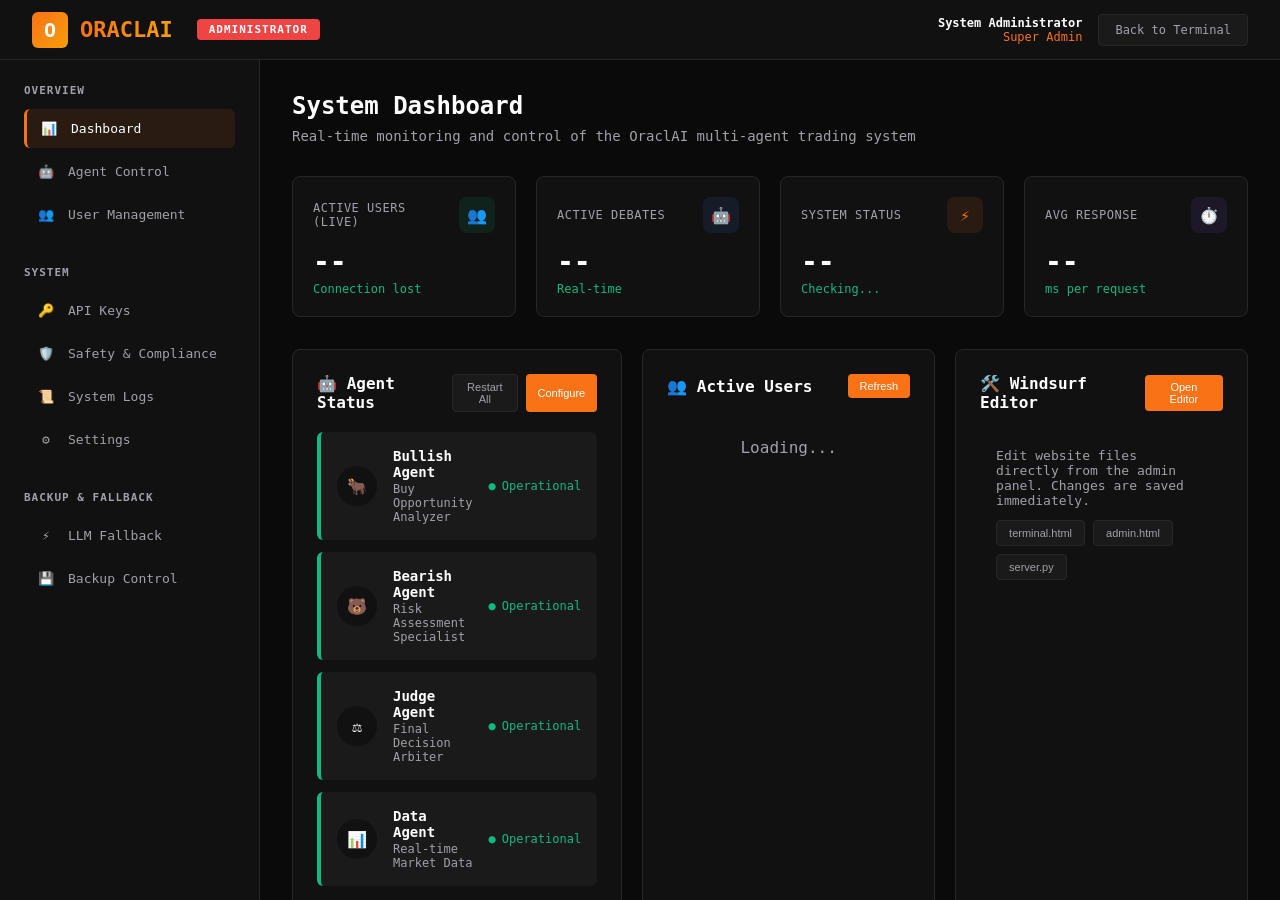
==== templates/admin.html @ c0d4fa35 "Add live user tracking, real-time admin stats, and in-browser Windsurf code editor" ====
<!DOCTYPE html>
<html lang="en">
<head>
    <meta charset="UTF-8">
    <meta name="viewport" content="width=device-width, initial-scale=1.0">
    <title>OraclAI Admin | System Control</title>
    <style>
        * { margin: 0; padding: 0; box-sizing: border-box; }
        :root {
            --bg-primary: #0a0a0a;
            --bg-secondary: #111111;
            --bg-tertiary: #1a1a1a;
            --accent-orange: #f97316;
            --accent-green: #10b981;
            --accent-red: #ef4444;
            --accent-blue: #3b82f6;
            --accent-purple: #8b5cf6;
            --text-primary: #ffffff;
            --text-secondary: #a1a1aa;
            --border-color: #27272a;
        }
        body {
            font-family: 'SF Mono', 'Monaco', 'Menlo', 'Consolas', monospace;
            background: var(--bg-primary);
            color: var(--text-primary);
            height: 100vh;
            overflow: hidden;
        }
        .admin-container {
            display: grid;
            grid-template-rows: 60px 1fr;
            height: 100vh;
        }
        /* Header */
        .header {
            background: var(--bg-secondary);
            border-bottom: 1px solid var(--border-color);
            display: flex;
            align-items: center;
            justify-content: space-between;
            padding: 0 32px;
        }
        .header-left {
            display: flex;
            align-items: center;
            gap: 24px;
        }
        .logo {
            display: flex;
            align-items: center;
            gap: 12px;
        }
        .logo-icon {
            width: 36px;
            height: 36px;
            background: linear-gradient(135deg, var(--accent-orange), #f59e0b);
            border-radius: 6px;
            display: flex;
            align-items: center;
            justify-content: center;
            font-weight: bold;
            font-size: 20px;
        }
        .logo-text {
            font-size: 22px;
            font-weight: 700;
            background: linear-gradient(90deg, var(--accent-orange), #f59e0b);
            -webkit-background-clip: text;
            -webkit-text-fill-color: transparent;
        }
        .badge {
            background: var(--accent-red);
            color: white;
            padding: 4px 12px;
            border-radius: 4px;
            font-size: 11px;
            font-weight: 600;
            text-transform: uppercase;
            letter-spacing: 1px;
        }
        .header-right {
            display: flex;
            align-items: center;
            gap: 16px;
        }
        .admin-info {
            text-align: right;
            font-size: 12px;
        }
        .admin-name {
            color: var(--text-primary);
            font-weight: 600;
        }
        .admin-role {
            color: var(--accent-orange);
        }
        .btn-logout {
            background: var(--bg-tertiary);
            border: 1px solid var(--border-color);
            color: var(--text-secondary);
            padding: 8px 16px;
            border-radius: 4px;
            cursor: pointer;
            font-size: 12px;
            text-decoration: none;
        }
        .btn-logout:hover {
            border-color: var(--accent-red);
            color: var(--accent-red);
        }
        /* Main Layout */
        .main-layout {
            display: grid;
            grid-template-columns: 260px 1fr;
            overflow: hidden;
        }
        /* Sidebar */
        .sidebar {
            background: var(--bg-secondary);
            border-right: 1px solid var(--border-color);
            padding: 24px;
            overflow-y: auto;
        }
        .nav-section {
            margin-bottom: 32px;
        }
        .nav-title {
            font-size: 11px;
            text-transform: uppercase;
            letter-spacing: 1px;
            color: var(--text-secondary);
            margin-bottom: 12px;
            font-weight: 600;
        }
        .nav-item {
            padding: 12px;
            margin-bottom: 4px;
            border-radius: 6px;
            cursor: pointer;
            font-size: 13px;
            display: flex;
            align-items: center;
            gap: 12px;
            transition: all 0.2s;
            color: var(--text-secondary);
        }
        .nav-item:hover, .nav-item.active {
            background: var(--bg-tertiary);
            color: var(--text-primary);
        }
        .nav-item.active {
            border-left: 3px solid var(--accent-orange);
            background: rgba(249, 115, 22, 0.1);
        }
        .nav-icon {
            width: 20px;
            text-align: center;
        }
        /* Content Area */
        .content {
            padding: 32px;
            overflow-y: auto;
        }
        .page-title {
            font-size: 24px;
            font-weight: 700;
            margin-bottom: 8px;
        }
        .page-subtitle {
            color: var(--text-secondary);
            font-size: 14px;
            margin-bottom: 32px;
        }
        /* Stats Grid */
        .stats-grid {
            display: grid;
            grid-template-columns: repeat(4, 1fr);
            gap: 20px;
            margin-bottom: 32px;
        }
        .stat-card {
            background: var(--bg-secondary);
            border: 1px solid var(--border-color);
            border-radius: 8px;
            padding: 20px;
        }
        .stat-header {
            display: flex;
            align-items: center;
            justify-content: space-between;
            margin-bottom: 12px;
        }
        .stat-label {
            font-size: 12px;
            color: var(--text-secondary);
            text-transform: uppercase;
            letter-spacing: 0.5px;
        }
        .stat-icon {
            width: 36px;
            height: 36px;
            border-radius: 8px;
            display: flex;
            align-items: center;
            justify-content: center;
            font-size: 16px;
        }
        .stat-icon.green { background: rgba(16, 185, 129, 0.1); color: var(--accent-green); }
        .stat-icon.blue { background: rgba(59, 130, 246, 0.1); color: var(--accent-blue); }
        .stat-icon.orange { background: rgba(249, 115, 22, 0.1); color: var(--accent-orange); }
        .stat-icon.purple { background: rgba(139, 92, 246, 0.1); color: var(--accent-purple); }
        .stat-value {
            font-size: 28px;
            font-weight: 700;
            margin-bottom: 4px;
        }
        .stat-change {
            font-size: 12px;
            color: var(--accent-green);
        }
        .stat-change.down {
            color: var(--accent-red);
        }
        /* Panels */
        .panels-grid {
            display: grid;
            grid-template-columns: 1fr 1fr;
            gap: 20px;
        }
        .panel {
            background: var(--bg-secondary);
            border: 1px solid var(--border-color);
            border-radius: 8px;
            padding: 24px;
        }
        .panel-header {
            display: flex;
            align-items: center;
            justify-content: space-between;
            margin-bottom: 20px;
        }
        .panel-title {
            font-size: 16px;
            font-weight: 600;
        }
        .panel-actions {
            display: flex;
            gap: 8px;
        }
        .btn-sm {
            background: var(--bg-tertiary);
            border: 1px solid var(--border-color);
            color: var(--text-secondary);
            padding: 6px 12px;
            border-radius: 4px;
            cursor: pointer;
            font-size: 11px;
            transition: all 0.2s;
        }
        .btn-sm:hover {
            border-color: var(--accent-orange);
            color: var(--text-primary);
        }
        .btn-primary {
            background: var(--accent-orange);
            border: none;
            color: white;
        }
        .btn-primary:hover {
            background: #ea580c;
        }
        /* Agent Status */
        .agent-list {
            display: flex;
            flex-direction: column;
            gap: 12px;
        }
        .agent-item {
            display: flex;
            align-items: center;
            gap: 16px;
            padding: 16px;
            background: var(--bg-tertiary);
            border-radius: 6px;
            border-left: 4px solid var(--accent-green);
        }
        .agent-item.warning {
            border-left-color: var(--accent-orange);
        }
        .agent-item.error {
            border-left-color: var(--accent-red);
        }
        .agent-avatar {
            width: 40px;
            height: 40px;
            border-radius: 50%;
            background: var(--bg-secondary);
            display: flex;
            align-items: center;
            justify-content: center;
            font-size: 16px;
        }
        .agent-info {
            flex: 1;
        }
        .agent-name {
            font-weight: 600;
            font-size: 14px;
            margin-bottom: 2px;
        }
        .agent-role {
            font-size: 12px;
            color: var(--text-secondary);
        }
        .agent-status {
            display: flex;
            align-items: center;
            gap: 6px;
            font-size: 12px;
            color: var(--accent-green);
        }
        .agent-status.warning {
            color: var(--accent-orange);
        }
        /* System Log */
        .log-container {
            background: var(--bg-primary);
            border-radius: 6px;
            padding: 16px;
            font-family: monospace;
            font-size: 12px;
            height: 300px;
            overflow-y: auto;
        }
        .log-entry {
            margin-bottom: 8px;
            display: flex;
            gap: 12px;
        }
        .log-time {
            color: var(--text-secondary);
            flex-shrink: 0;
        }
        .log-level {
            width: 50px;
            text-align: center;
            padding: 2px 6px;
            border-radius: 3px;
            font-size: 10px;
            font-weight: 600;
            text-transform: uppercase;
        }
        .log-level.info {
            background: rgba(59, 130, 246, 0.2);
            color: var(--accent-blue);
        }
        .log-level.success {
            background: rgba(16, 185, 129, 0.2);
            color: var(--accent-green);
        }
        .log-level.warning {
            background: rgba(249, 115, 22, 0.2);
            color: var(--accent-orange);
        }
        .log-level.error {
            background: rgba(239, 68, 68, 0.2);
            color: var(--accent-red);
        }
        .log-message {
            color: var(--text-primary);
        }
        /* Toggle Switch */
        .toggle-container {
            display: flex;
            align-items: center;
            gap: 12px;
            margin-bottom: 16px;
        }
        .toggle-label {
            font-size: 13px;
            color: var(--text-secondary);
        }
        .toggle {
            width: 44px;
            height: 24px;
            background: var(--bg-tertiary);
            border-radius: 12px;
            position: relative;
            cursor: pointer;
            transition: all 0.3s;
        }
        .toggle.active {
            background: var(--accent-green);
        }
        .toggle-handle {
            width: 20px;
            height: 20px;
            background: white;
            border-radius: 50%;
            position: absolute;
            top: 2px;
            left: 2px;
            transition: all 0.3s;
        }
        .toggle.active .toggle-handle {
            left: 22px;
        }
        /* Settings Form */
        .form-group {
            margin-bottom: 20px;
        }
        .form-label {
            display: block;
            font-size: 12px;
            color: var(--text-secondary);
            margin-bottom: 8px;
            text-transform: uppercase;
            letter-spacing: 0.5px;
        }
        .form-input {
            width: 100%;
            background: var(--bg-tertiary);
            border: 1px solid var(--border-color);
            border-radius: 6px;
            padding: 12px;
            color: var(--text-primary);
            font-family: inherit;
            font-size: 14px;
        }
        .form-input:focus {
            outline: none;
            border-color: var(--accent-orange);
        }
        /* Scrollbar */
        ::-webkit-scrollbar {
            width: 6px;
            height: 6px;
        }
        ::-webkit-scrollbar-track {
            background: var(--bg-primary);
        }
        ::-webkit-scrollbar-thumb {
            background: var(--border-color);
            border-radius: 3px;
        }
        /* Modal */
        .modal-overlay {
            display: none;
            position: fixed;
            top: 0;
            left: 0;
            right: 0;
            bottom: 0;
            background: rgba(0, 0, 0, 0.8);
            z-index: 1000;
            align-items: center;
            justify-content: center;
        }
        .modal-overlay.active {
            display: flex;
        }
        .modal {
            background: var(--bg-secondary);
            border: 1px solid var(--border-color);
            border-radius: 12px;
            padding: 32px;
            width: 500px;
            max-width: 90%;
        }
        .modal-title {
            font-size: 20px;
            font-weight: 700;
            margin-bottom: 16px;
        }
        .modal-text {
            color: var(--text-secondary);
            margin-bottom: 24px;
            line-height: 1.6;
        }
        .modal-actions {
            display: flex;
            gap: 12px;
            justify-content: flex-end;
        }
        .btn {
            padding: 10px 20px;
            border-radius: 6px;
            cursor: pointer;
            font-size: 13px;
            font-weight: 500;
            transition: all 0.2s;
        }
        .btn-secondary {
            background: var(--bg-tertiary);
            border: 1px solid var(--border-color);
            color: var(--text-secondary);
        }
        .btn-danger {
            background: var(--accent-red);
            border: none;
            color: white;
        }
        .btn:hover {
            opacity: 0.9;
        }
    </style>
</head>
<body>
    <div class="admin-container">
        <header class="header">
            <div class="header-left">
                <div class="logo">
                    <div class="logo-icon">O</div>
                    <div class="logo-text">ORACLAI</div>
                </div>
                <div class="badge">Administrator</div>
            </div>
            <div class="header-right">
                <div class="admin-info">
                    <div class="admin-name">System Administrator</div>
                    <div class="admin-role">Super Admin</div>
                </div>
                <a href="/terminal" class="btn-logout">Back to Terminal</a>
            </div>
        </header>
        
        <div class="main-layout">
            <aside class="sidebar">
                <div class="nav-section">
                    <div class="nav-title">Overview</div>
                    <div class="nav-item active" data-page="dashboard">
                        <span class="nav-icon">📊</span> Dashboard
                    </div>
                    <div class="nav-item" data-page="agents">
                        <span class="nav-icon">🤖</span> Agent Control
                    </div>
                    <div class="nav-item" data-page="users">
                        <span class="nav-icon">👥</span> User Management
                    </div>
                </div>
                
                <div class="nav-section">
                    <div class="nav-title">System</div>
                    <div class="nav-item" data-page="api">
                        <span class="nav-icon">🔑</span> API Keys
                    </div>
                    <div class="nav-item" data-page="safety">
                        <span class="nav-icon">🛡️</span> Safety & Compliance
                    </div>
                    <div class="nav-item" data-page="logs">
                        <span class="nav-icon">📜</span> System Logs
                    </div>
                    <div class="nav-item" data-page="settings">
                        <span class="nav-icon">⚙️</span> Settings
                    </div>
                </div>
                
                <div class="nav-section">
                    <div class="nav-title">Backup & Fallback</div>
                    <div class="nav-item" data-page="fallback">
                        <span class="nav-icon">⚡</span> LLM Fallback
                    </div>
                    <div class="nav-item" data-page="backup">
                        <span class="nav-icon">💾</span> Backup Control
                    </div>
                </div>
            </aside>
            
            <main class="content">
                <h1 class="page-title">System Dashboard</h1>
                <p class="page-subtitle">Real-time monitoring and control of the OraclAI multi-agent trading system</p>
                
                <div class="stats-grid">
                    <div class="stat-card">
                        <div class="stat-header">
                            <span class="stat-label">Active Users (Live)</span>
                            <div class="stat-icon green">👥</div>
                        </div>
                        <div class="stat-value" id="activeUsers">--</div>
                        <div class="stat-change" id="activeUsersDetail">Connecting...</div>
                    </div>
                    <div class="stat-card">
                        <div class="stat-header">
                            <span class="stat-label">Active Debates</span>
                            <div class="stat-icon blue">🤖</div>
                        </div>
                        <div class="stat-value" id="activeDebates">--</div>
                        <div class="stat-change" id="activeDebatesDetail">Real-time</div>
                    </div>
                    <div class="stat-card">
                        <div class="stat-header">
                            <span class="stat-label">System Status</span>
                            <div class="stat-icon orange">⚡</div>
                        </div>
                        <div class="stat-value" id="systemLoad">--</div>
                        <div class="stat-change" id="systemStatusText">Checking...</div>
                    </div>
                    <div class="stat-card">
                        <div class="stat-header">
                            <span class="stat-label">Avg Response</span>
                            <div class="stat-icon purple">⏱️</div>
                        </div>
                        <div class="stat-value" id="avgResponse">--</div>
                        <div class="stat-change">ms per request</div>
                    </div>
                </div>
                
                <div class="panels-grid" style="grid-template-columns: 1fr 1fr 1fr;">
                    <div class="panel">
                        <div class="panel-header">
                            <h3 class="panel-title">🤖 Agent Status</h3>
                            <div class="panel-actions">
                                <button class="btn-sm">Restart All</button>
                                <button class="btn-sm btn-primary">Configure</button>
                            </div>
                        </div>
                        <div class="agent-list">
                            <div class="agent-item">
                                <div class="agent-avatar">🐂</div>
                                <div class="agent-info">
                                    <div class="agent-name">Bullish Agent</div>
                                    <div class="agent-role">Buy Opportunity Analyzer</div>
                                </div>
                                <div class="agent-status">
                                    <span>●</span> Operational
                                </div>
                            </div>
                            <div class="agent-item">
                                <div class="agent-avatar">🐻</div>
                                <div class="agent-info">
                                    <div class="agent-name">Bearish Agent</div>
                                    <div class="agent-role">Risk Assessment Specialist</div>
                                </div>
                                <div class="agent-status">
                                    <span>●</span> Operational
                                </div>
                            </div>
                            <div class="agent-item">
                                <div class="agent-avatar">⚖️</div>
                                <div class="agent-info">
                                    <div class="agent-name">Judge Agent</div>
                                    <div class="agent-role">Final Decision Arbiter</div>
                                </div>
                                <div class="agent-status">
                                    <span>●</span> Operational
                                </div>
                            </div>
                            <div class="agent-item">
                                <div class="agent-avatar">📊</div>
                                <div class="agent-info">
                                    <div class="agent-name">Data Agent</div>
                                    <div class="agent-role">Real-time Market Data</div>
                                </div>
                                <div class="agent-status">
                                    <span>●</span> Operational
                                </div>
                            </div>
                        </div>
                    </div>
                    
                    <div class="panel">
                        <div class="panel-header">
                            <h3 class="panel-title">👥 Active Users</h3>
                            <div class="panel-actions">
                                <button class="btn-sm btn-primary" onclick="refreshUsers()">Refresh</button>
                            </div>
                        </div>
                        <div id="activeUsersList" style="max-height: 300px; overflow-y: auto;">
                            <div style="color: var(--text-secondary); text-align: center; padding: 20px;">Loading...</div>
                        </div>
                    </div>
                    
                    <div class="panel">
                        <div class="panel-header">
                            <h3 class="panel-title">🛠️ Windsurf Editor</h3>
                            <div class="panel-actions">
                                <button class="btn-sm btn-primary" onclick="openFileEditor()">Open Editor</button>
                            </div>
                        </div>
                        <div style="padding: 16px;">
                            <p style="color: var(--text-secondary); font-size: 13px; margin-bottom: 12px;">
                                Edit website files directly from the admin panel. Changes are saved immediately.
                            </p>
                            <div style="display: flex; gap: 8px; flex-wrap: wrap;">
                                <button class="btn-sm" onclick="openFileEditor('templates/terminal.html')">terminal.html</button>
                                <button class="btn-sm" onclick="openFileEditor('templates/admin.html')">admin.html</button>
                                <button class="btn-sm" onclick="openFileEditor('production_server.py')">server.py</button>
                            </div>
                        </div>
                    </div>
                </div>
                
                <div class="panel" style="margin-top: 20px;">
                    <div class="panel-header">
                        <h3 class="panel-title">📜 System Logs</h3>
                        <div class="panel-actions">
                            <button class="btn-sm">Export</button>
                            <button class="btn-sm">Clear</button>
                            <button class="btn-sm btn-primary">Live</button>
                        </div>
                    </div>
                    <div class="log-container">
                        <div class="log-entry">
                            <span class="log-time">09:42:15</span>
                            <span class="log-level success">SUCCESS</span>
                            <span class="log-message">Multi-agent debate completed for NVDA - Verdict: BUY (Confidence: 89%)</span>
                        </div>
                        <div class="log-entry">
                            <span class="log-time">09:41:32</span>
                            <span class="log-level info">INFO</span>
                            <span class="log-message">New user session started - User ID: usr_8f3d2a1e</span>
                        </div>
                        <div class="log-entry">
                            <span class="log-time">09:40:18</span>
                            <span class="log-level warning">WARNING</span>
                            <span class="log-message">Rate limit approaching for Data Agent - 850/1000 requests</span>
                        </div>
                        <div class="log-entry">
                            <span class="log-time">09:38:45</span>
                            <span class="log-level info">INFO</span>
                            <span class="log-message">Market data refresh completed - 4,247 stocks updated</span>
                        </div>
                        <div class="log-entry">
                            <span class="log-time">09:35:22</span>
                            <span class="log-level success">SUCCESS</span>
                            <span class="log-message">⚡ Fallback to Gemini activated - System overload detected</span>
                        </div>
                        <div class="log-entry">
                            <span class="log-time">09:35:20</span>
                            <span class="log-level warning">WARNING</span>
                            <span class="log-message">High system load detected - 94% CPU utilization</span>
                        </div>
                        <div class="log-entry">
                            <span class="log-time">09:32:10</span>
                            <span class="log-level info">INFO</span>
                            <span class="log-message">Bullish Agent analysis completed for AAPL - Score: 78/100</span>
                        </div>
                        <div class="log-entry">
                            <span class="log-time">09:31:45</span>
                            <span class="log-level error">ERROR</span>
                            <span class="log-message">Connection timeout to external data provider - Using cached data</span>
                        </div>
                    </div>
                </div>
            </main>
        </div>
    </div>
    
    <!-- File Editor Modal -->
    <div class="modal-overlay" id="fileEditorModal" style="display: none;">
        <div class="modal" style="width: 90%; max-width: 1200px; height: 90vh; display: flex; flex-direction: column;">
            <div class="panel-header" style="margin-bottom: 16px;">
                <h3 class="panel-title">📝 File Editor - <span id="editorFilename">Select a file</span></h3>
                <div class="panel-actions">
                    <button class="btn-sm btn-primary" onclick="saveFile()">💾 Save Changes</button>
                    <button class="btn-sm" onclick="closeFileEditor()">✕ Close</button>
                </div>
            </div>
            <div style="display: flex; flex: 1; gap: 16px; overflow: hidden;">
                <div style="width: 250px; background: var(--bg-tertiary); border-radius: 8px; padding: 12px; overflow-y: auto;">
                    <div style="font-size: 12px; color: var(--text-secondary); margin-bottom: 8px; text-transform: uppercase;">Files</div>
                    <div id="fileTree"></div>
                </div>
                <div style="flex: 1; display: flex; flex-direction: column;">
                    <textarea id="fileEditor" style="flex: 1; background: var(--bg-tertiary); border: 1px solid var(--border-color); border-radius: 8px; padding: 16px; color: var(--text-primary); font-family: monospace; font-size: 13px; resize: none; white-space: pre; overflow-wrap: normal; overflow-x: auto;" spellcheck="false"></textarea>
                    <div style="margin-top: 8px; font-size: 12px; color: var(--text-secondary);" id="editorStatus">Ready</div>
                </div>
            </div>
        </div>
    </div>

    <!-- Modal for confirmations -->
    <div class="modal-overlay" id="modal">
        <div class="modal">
            <h3 class="modal-title">Confirm Action</h3>
            <p class="modal-text">Are you sure you want to perform this action? This may affect system operations.</p>
            <div class="modal-actions">
                <button class="btn btn-secondary" onclick="closeModal()">Cancel</button>
                <button class="btn btn-danger">Confirm</button>
            </div>
        </div>
    </div>
    
    <script>
        // Live tracking with SSE
        let statsEventSource = null;
        let currentFilePath = null;
        
        function connectLiveStats() {
            if (statsEventSource) {
                statsEventSource.close();
            }
            
            statsEventSource = new EventSource('/api/admin/live-stats');
            
            statsEventSource.onmessage = (event) => {
                try {
                    const data = JSON.parse(event.data);
                    if (data.type === 'stats') {
                        updateStatsDisplay(data.data);
                    }
                } catch (e) {
                    console.error('Failed to parse stats:', e);
                }
            };
            
            statsEventSource.onerror = () => {
                console.log('Live stats connection lost, retrying...');
                document.getElementById('activeUsersDetail').textContent = 'Connection lost';
                setTimeout(connectLiveStats, 5000);
            };
        }
        
        function updateStatsDisplay(stats) {
            document.getElementById('activeUsers').textContent = stats.active_users;
            document.getElementById('activeUsersDetail').textContent = `${stats.total_users} total users`;
            document.getElementById('activeDebates').textContent = stats.active_debates;
            document.getElementById('activeDebatesDetail').textContent = `${stats.total_debates} total debates`;
            document.getElementById('systemLoad').textContent = stats.system_status === 'operational' ? 'OK' : 'Warning';
            document.getElementById('systemStatusText').textContent = 'All systems go';
            document.getElementById('avgResponse').textContent = stats.avg_response_ms === '--' ? '--' : stats.avg_response_ms + 'ms';
        }
        
        async function refreshUsers() {
            try {
                const response = await fetch('/api/admin/stats');
                const data = await response.json();
                if (data.success) {
                    updateUsersList(data.active_users);
                }
            } catch (e) {
                console.error('Failed to fetch users:', e);
            }
        }
        
        function updateUsersList(users) {
            const container = document.getElementById('activeUsersList');
            if (!users || users.length === 0) {
                container.innerHTML = '<div style="color: var(--text-secondary); text-align: center; padding: 20px;">No active users</div>';
                return;
            }
            
            container.innerHTML = users.map(u => `
                <div style="display: flex; justify-content: space-between; padding: 10px; border-bottom: 1px solid var(--border-color); font-size: 13px;">
                    <span>${u.is_admin ? '👑' : '👤'} ${u.username}</span>
                    <span style="color: var(--text-secondary);">${u.session_duration}s</span>
                </div>
            `).join('');
        }
        
        // File Editor Functions
        async function openFileEditor(filepath = null) {
            document.getElementById('fileEditorModal').style.display = 'flex';
            if (filepath) {
                await loadFile(filepath);
            }
            await loadFileTree();
        }
        
        function closeFileEditor() {
            document.getElementById('fileEditorModal').style.display = 'none';
            currentFilePath = null;
        }
        
        async function loadFileTree() {
            try {
                const response = await fetch('/api/admin/files?path=.');
                const data = await response.json();
                if (data.success) {
                    renderFileTree(data.files);
                }
            } catch (e) {
                console.error('Failed to load files:', e);
            }
        }
        
        function renderFileTree(files) {
            const container = document.getElementById('fileTree');
            container.innerHTML = files.map(f => `
                <div onclick="loadFile('${f.path}')" style="cursor: pointer; padding: 6px 8px; border-radius: 4px; font-size: 12px; 
                    ${f.is_dir ? 'font-weight: 600;' : ''} 
                    ${currentFilePath === f.path ? 'background: var(--accent-orange); color: white;' : 'hover: background: var(--bg-secondary);'}">
                    ${f.is_dir ? '📁' : '📄'} ${f.name}
                </div>
            `).join('');
        }
        
        async function loadFile(filepath) {
            currentFilePath = filepath;
            document.getElementById('editorFilename').textContent = filepath;
            document.getElementById('editorStatus').textContent = 'Loading...';
            
            try {
                const response = await fetch(`/api/admin/files/read?path=${encodeURIComponent(filepath)}`);
                const data = await response.json();
                if (data.success) {
                    document.getElementById('fileEditor').value = data.content;
                    document.getElementById('editorStatus').textContent = `Loaded ${data.size} bytes`;
                } else {
                    document.getElementById('editorStatus').textContent = 'Error: ' + data.error;
                }
            } catch (e) {
                document.getElementById('editorStatus').textContent = 'Failed to load file';
            }
            
            // Refresh tree to show selection
            await loadFileTree();
        }
        
        async function saveFile() {
            if (!currentFilePath) {
                alert('No file selected');
                return;
            }
            
            const content = document.getElementById('fileEditor').value;
            document.getElementById('editorStatus').textContent = 'Saving...';
            
            try {
                const response = await fetch('/api/admin/files/write', {
                    method: 'POST',
                    headers: { 'Content-Type': 'application/json' },
                    body: JSON.stringify({ path: currentFilePath, content: content })
                });
                const data = await response.json();
                if (data.success) {
                    document.getElementById('editorStatus').textContent = `Saved ${data.size} bytes ✓`;
                    // Trigger Windsurf to apply changes
                    await applyWindsurfChanges();
                } else {
                    document.getElementById('editorStatus').textContent = 'Error: ' + data.error;
                }
            } catch (e) {
                document.getElementById('editorStatus').textContent = 'Failed to save';
            }
        }
        
        async function applyWindsurfChanges() {
            try {
                const response = await fetch('/api/admin/windsurf/apply', {
                    method: 'POST',
                    headers: { 'Content-Type': 'application/json' },
                    body: JSON.stringify({
                        changes: [{ path: currentFilePath, operation: 'edit', content: document.getElementById('fileEditor').value }]
                    })
                });
                const data = await response.json();
                console.log('Windsurf apply:', data);
            } catch (e) {
                console.error('Windsurf apply failed:', e);
            }
        }
        
        // Initialize
        document.addEventListener('DOMContentLoaded', () => {
            connectLiveStats();
            refreshUsers();
            setInterval(refreshUsers, 10000); // Refresh users every 10s
        });
        
        // Navigation
        document.querySelectorAll('.nav-item').forEach(item => {
            item.addEventListener('click', function() {
                document.querySelectorAll('.nav-item').forEach(i => i.classList.remove('active'));
                this.classList.add('active');
            });
        });
        
        // Modal functions
        function showModal() {
            document.getElementById('modal').classList.add('active');
        }
        
        function closeModal() {
            document.getElementById('modal').classList.remove('active');
        }
    </script>
</body>
</html>
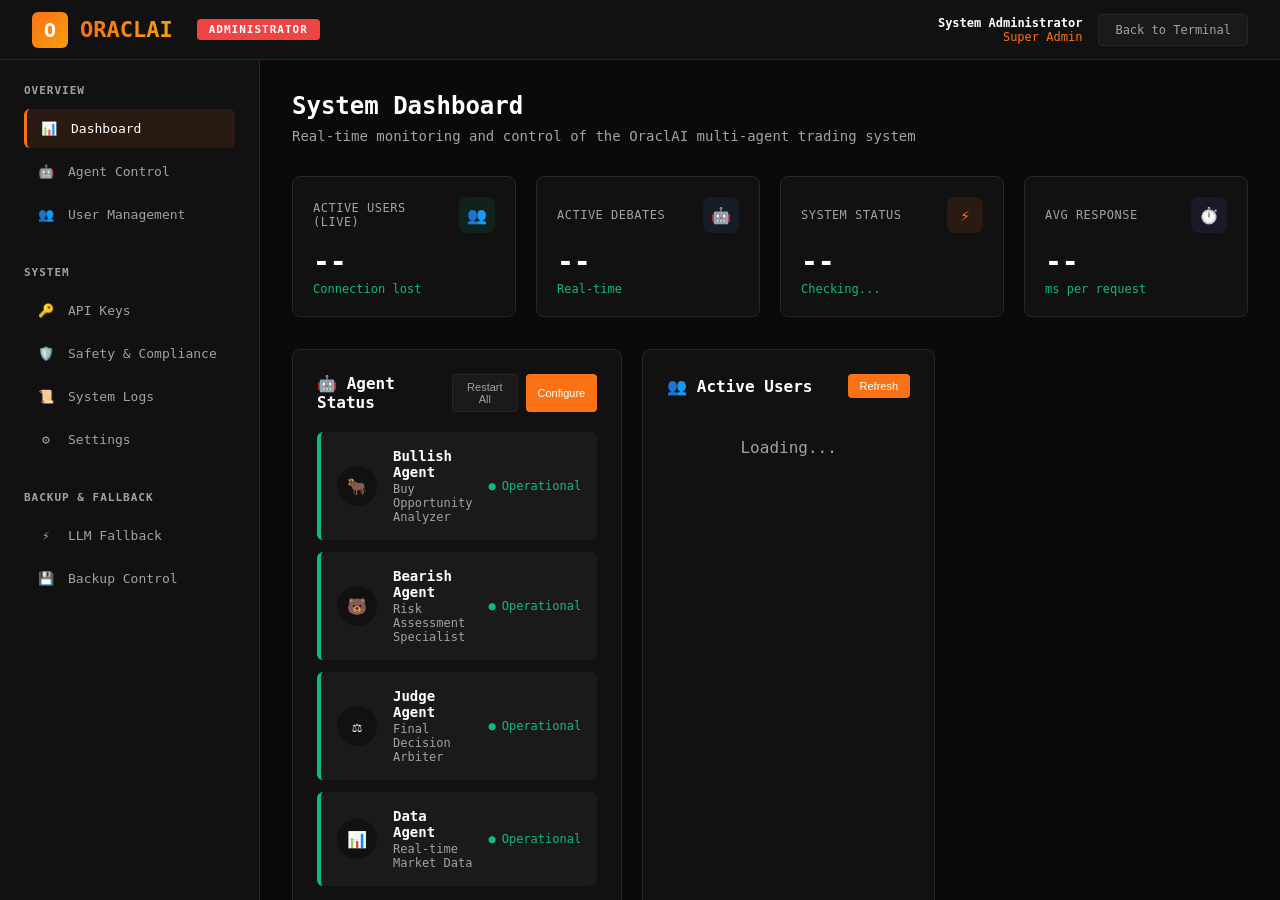
==== commit 5bbd6beb: "Add complete Windsurf Live Editor with AI assist, publish button, and change tracking" ====
--- a/templates/admin.html
+++ b/templates/admin.html
@@ -670,21 +670,50 @@
                         </div>
                     </div>
                     
-                    <div class="panel">
+                    <div class="panel" style="grid-column: span 2;">
                         <div class="panel-header">
-                            <h3 class="panel-title">🛠️ Windsurf Editor</h3>
+                            <h3 class="panel-title">🏄 Windsurf Live Editor</h3>
                             <div class="panel-actions">
-                                <button class="btn-sm btn-primary" onclick="openFileEditor()">Open Editor</button>
+                                <button class="btn-sm" onclick="windsurfAIAssist()" title="AI-assisted editing">🤖 AI Assist</button>
+                                <button class="btn-sm" onclick="showChangeHistory()" title="View recent changes">📋 History</button>
+                                <button class="btn-sm btn-primary" onclick="openWindsurfEditor()">✏️ Open Editor</button>
                             </div>
                         </div>
                         <div style="padding: 16px;">
+                            <div style="display: flex; gap: 12px; margin-bottom: 16px;">
+                                <div style="flex: 1; background: var(--bg-tertiary); border-radius: 8px; padding: 12px; border: 1px solid var(--border-color);">
+                                    <div style="font-size: 11px; color: var(--text-secondary); text-transform: uppercase; margin-bottom: 4px;">Last Edit</div>
+                                    <div id="lastEditInfo" style="font-size: 13px; color: var(--text-primary);">No changes yet</div>
+                                </div>
+                                <div style="flex: 1; background: var(--bg-tertiary); border-radius: 8px; padding: 12px; border: 1px solid var(--border-color);">
+                                    <div style="font-size: 11px; color: var(--text-secondary); text-transform: uppercase; margin-bottom: 4px;">Status</div>
+                                    <div id="publishStatus" style="font-size: 13px; color: var(--accent-green);">● Live</div>
+                                </div>
+                                <div style="flex: 1; background: var(--bg-tertiary); border-radius: 8px; padding: 12px; border: 1px solid var(--border-color);">
+                                    <div style="font-size: 11px; color: var(--text-secondary); text-transform: uppercase; margin-bottom: 4px;">Pending Changes</div>
+                                    <div id="pendingChanges" style="font-size: 13px; color: var(--text-primary);">0 files</div>
+                                </div>
+                            </div>
+                            
                             <p style="color: var(--text-secondary); font-size: 13px; margin-bottom: 12px;">
-                                Edit website files directly from the admin panel. Changes are saved immediately.
+                                Make live changes to the platform with AI assistance. Changes are saved to disk, committed to git, and can be published instantly.
                             </p>
-                            <div style="display: flex; gap: 8px; flex-wrap: wrap;">
-                                <button class="btn-sm" onclick="openFileEditor('templates/terminal.html')">terminal.html</button>
-                                <button class="btn-sm" onclick="openFileEditor('templates/admin.html')">admin.html</button>
-                                <button class="btn-sm" onclick="openFileEditor('production_server.py')">server.py</button>
+                            
+                            <div style="display: flex; gap: 8px; flex-wrap: wrap; margin-bottom: 12px;">
+                                <button class="btn-sm" onclick="quickEdit('templates/terminal.html')">🖥️ terminal.html</button>
+                                <button class="btn-sm" onclick="quickEdit('templates/admin.html')">🔧 admin.html</button>
+                                <button class="btn-sm" onclick="quickEdit('production_server.py')">⚙️ server.py</button>
+                                <button class="btn-sm" onclick="quickEdit('static/css/styles.css')">🎨 styles.css</button>
+                                <button class="btn-sm" onclick="quickEdit('requirements.txt')">📦 requirements.txt</button>
+                            </div>
+                            
+                            <div style="display: flex; gap: 8px; border-top: 1px solid var(--border-color); padding-top: 12px;">
+                                <button class="btn-sm btn-primary" onclick="publishChanges()" style="flex: 1; background: linear-gradient(135deg, #f97316, #ea580c); border: none; font-weight: 600;">
+                                    🚀 PUBLISH CHANGES
+                                </button>
+                                <button class="btn-sm btn-secondary" onclick="previewChanges()" style="flex: 1;">
+                                    👁️ Preview
+                                </button>
                             </div>
                         </div>
                     </div>
@@ -746,6 +775,95 @@
         </div>
     </div>
     
+    <!-- Windsurf AI Assist Modal -->
+    <div class="modal-overlay" id="aiAssistModal" style="display: none;">
+        <div class="modal" style="width: 90%; max-width: 800px;">
+            <div class="panel-header" style="margin-bottom: 16px;">
+                <h3 class="panel-title">🤖 Windsurf AI Assistant</h3>
+                <div class="panel-actions">
+                    <button class="btn-sm" onclick="closeAIAssist()">✕</button>
+                </div>
+            </div>
+            <div style="padding: 16px;">
+                <p style="color: var(--text-secondary); font-size: 13px; margin-bottom: 16px;">
+                    Describe what you want to change and Windsurf AI will generate the code for you.
+                </p>
+                <textarea id="aiPrompt" style="width: 100%; height: 120px; background: var(--bg-tertiary); border: 1px solid var(--border-color); border-radius: 8px; padding: 12px; color: var(--text-primary); font-family: inherit; font-size: 14px; resize: vertical; margin-bottom: 12px;" placeholder="Example: Add a new stat card showing total API calls to the admin dashboard..."></textarea>
+                <div style="display: flex; gap: 8px;">
+                    <select id="aiTargetFile" style="flex: 1; background: var(--bg-tertiary); border: 1px solid var(--border-color); border-radius: 6px; padding: 10px; color: var(--text-primary); font-family: inherit;">
+                        <option value="templates/admin.html">admin.html</option>
+                        <option value="templates/terminal.html">terminal.html</option>
+                        <option value="production_server.py">production_server.py</option>
+                        <option value="static/css/styles.css">styles.css</option>
+                    </select>
+                    <button class="btn-sm btn-primary" onclick="generateAIChange()">✨ Generate</button>
+                </div>
+                <div id="aiResult" style="margin-top: 16px; display: none;">
+                    <div style="background: var(--bg-tertiary); border: 1px solid var(--border-color); border-radius: 8px; padding: 16px; margin-bottom: 12px;">
+                        <div style="font-size: 11px; color: var(--text-secondary); text-transform: uppercase; margin-bottom: 8px;">Generated Changes</div>
+                        <pre id="aiGeneratedCode" style="font-family: monospace; font-size: 12px; color: var(--text-primary); overflow-x: auto; white-space: pre-wrap; max-height: 300px; overflow-y: auto;"></pre>
+                    </div>
+                    <div style="display: flex; gap: 8px;">
+                        <button class="btn-sm btn-primary" onclick="applyAIChange()">✓ Apply Changes</button>
+                        <button class="btn-sm" onclick="regenerateAI()">🔄 Regenerate</button>
+                    </div>
+                </div>
+            </div>
+        </div>
+    </div>
+
+    <!-- Enhanced File Editor Modal -->
+    <div class="modal-overlay" id="windsurfEditorModal" style="display: none;">
+        <div class="modal" style="width: 95%; max-width: 1400px; height: 95vh; display: flex; flex-direction: column;">
+            <div class="panel-header" style="margin-bottom: 16px;">
+                <h3 class="panel-title">🏄 Windsurf Editor - <span id="windsurfFilename">Select a file</span></h3>
+                <div class="panel-actions">
+                    <button class="btn-sm" onclick="showDiff()" title="Show changes">📊 Diff</button>
+                    <button class="btn-sm btn-primary" onclick="saveWindsurfFile()">💾 Save</button>
+                    <button class="btn-sm" onclick="publishWindsurfChanges()" style="background: linear-gradient(135deg, #f97316, #ea580c); color: white; border: none;">🚀 Publish</button>
+                    <button class="btn-sm" onclick="closeWindsurfEditor()">✕</button>
+                </div>
+            </div>
+            <div style="display: flex; flex: 1; gap: 16px; overflow: hidden;">
+                <div style="width: 280px; background: var(--bg-tertiary); border-radius: 8px; padding: 12px; overflow-y: auto; display: flex; flex-direction: column;">
+                    <div style="font-size: 12px; color: var(--text-secondary); margin-bottom: 8px; text-transform: uppercase;">Project Files</div>
+                    <div id="windsurfFileTree" style="flex: 1; overflow-y: auto;"></div>
+                    <div style="border-top: 1px solid var(--border-color); padding-top: 12px; margin-top: 12px;">
+                        <div style="font-size: 11px; color: var(--text-secondary); margin-bottom: 8px;">Quick Actions</div>
+                        <button class="btn-sm" style="width: 100%; margin-bottom: 6px;" onclick="windsurfAIAssist()">🤖 AI Assist</button>
+                        <button class="btn-sm" style="width: 100%;" onclick="showChangeHistory()">📋 History</button>
+                    </div>
+                </div>
+                <div style="flex: 1; display: flex; flex-direction: column;">
+                    <div id="editorTabs" style="display: flex; gap: 4px; margin-bottom: 8px; overflow-x: auto;">
+                        <!-- Dynamic tabs will appear here -->
+                    </div>
+                    <textarea id="windsurfEditor" style="flex: 1; background: var(--bg-tertiary); border: 1px solid var(--border-color); border-radius: 8px; padding: 16px; color: var(--text-primary); font-family: 'SF Mono', monospace; font-size: 13px; resize: none; white-space: pre; overflow-wrap: normal; overflow-x: auto; tab-size: 4;" spellcheck="false"></textarea>
+                    <div style="display: flex; justify-content: space-between; margin-top: 8px; font-size: 12px; color: var(--text-secondary);">
+                        <span id="windsurfEditorStatus">Ready</span>
+                        <span id="windsurfEditorInfo">Lines: 0 | Size: 0 bytes</span>
+                    </div>
+                </div>
+            </div>
+        </div>
+    </div>
+
+    <!-- Publish Progress Modal -->
+    <div class="modal-overlay" id="publishModal" style="display: none;">
+        <div class="modal" style="width: 500px;">
+            <div style="text-align: center; padding: 32px;">
+                <div style="font-size: 48px; margin-bottom: 16px;">🚀</div>
+                <h3 class="modal-title" style="margin-bottom: 16px;">Publishing Changes</h3>
+                <div id="publishProgress" style="text-align: left; font-family: monospace; font-size: 12px; color: var(--text-secondary); background: var(--bg-tertiary); border-radius: 8px; padding: 16px; margin-bottom: 16px; max-height: 200px; overflow-y: auto;">
+                    <div>⏳ Initializing...</div>
+                </div>
+                <div id="publishActions" style="display: none;">
+                    <button class="btn btn-primary" onclick="closePublishModal()">Done</button>
+                </div>
+            </div>
+        </div>
+    </div>
+
     <!-- File Editor Modal -->
     <div class="modal-overlay" id="fileEditorModal" style="display: none;">
         <div class="modal" style="width: 90%; max-width: 1200px; height: 90vh; display: flex; flex-direction: column;">
@@ -914,17 +1032,28 @@
             }
             
             const content = document.getElementById('fileEditor').value;
-            document.getElementById('editorStatus').textContent = 'Saving...';
+            document.getElementById('editorStatus').textContent = 'Saving to local filesystem...';
             
             try {
                 const response = await fetch('/api/admin/files/write', {
                     method: 'POST',
                     headers: { 'Content-Type': 'application/json' },
-                    body: JSON.stringify({ path: currentFilePath, content: content })
+                    body: JSON.stringify({ path: currentFilePath, content: content, auto_commit: true })
                 });
                 const data = await response.json();
                 if (data.success) {
-                    document.getElementById('editorStatus').textContent = `Saved ${data.size} bytes ✓`;
+                    let statusMsg = `✓ Saved to disk (${data.size} bytes)`;
+                    if (data.backup_created) {
+                        statusMsg += ` • Backup created`;
+                    }
+                    if (data.git && data.git.committed) {
+                        statusMsg += ` • Committed to git`;
+                        if (data.git.pushed) {
+                            statusMsg += ` & pushed`;
+                        }
+                    }
+                    document.getElementById('editorStatus').innerHTML = statusMsg + `<br><small style="color: var(--text-secondary);">${data.local_path}</small>`;
+                    
                     // Trigger Windsurf to apply changes
                     await applyWindsurfChanges();
                 } else {
@@ -951,11 +1080,373 @@
             }
         }
         
+        // Windsurf Integration
+        let windsurfCurrentFile = null;
+        let windsurfOpenFiles = {};
+        let aiGeneratedContent = null;
+        let aiTargetFile = null;
+        
+        function openWindsurfEditor() {
+            document.getElementById('windsurfEditorModal').style.display = 'flex';
+            loadWindsurfFileTree();
+        }
+        
+        function closeWindsurfEditor() {
+            document.getElementById('windsurfEditorModal').style.display = 'none';
+            windsurfCurrentFile = null;
+        }
+        
+        function quickEdit(filepath) {
+            openWindsurfEditor();
+            loadWindsurfFile(filepath);
+        }
+        
+        async function loadWindsurfFileTree() {
+            try {
+                const response = await fetch('/api/admin/files?path=.');
+                const data = await response.json();
+                if (data.success) {
+                    renderWindsurfFileTree(data.files);
+                }
+            } catch (e) {
+                console.error('Failed to load file tree:', e);
+            }
+        }
+        
+        function renderWindsurfFileTree(files, parentPath = '') {
+            const container = document.getElementById('windsurfFileTree');
+            let html = '';
+            files.forEach(f => {
+                const isSelected = windsurfCurrentFile === f.path;
+                html += `
+                    <div onclick="${f.is_dir ? `loadWindsurfDir('${f.path}')` : `loadWindsurfFile('${f.path}')`}" 
+                         style="cursor: pointer; padding: 6px 8px; border-radius: 4px; font-size: 12px; margin-left: ${parentPath ? '12px' : '0'};
+                         ${isSelected ? 'background: var(--accent-orange); color: white;' : 'background: transparent;'}
+                         ${!isSelected ? 'hover: background: var(--bg-secondary);' : ''}">
+                        ${f.is_dir ? '📁' : '📄'} ${f.name}
+                    </div>
+                `;
+            });
+            container.innerHTML = html;
+        }
+        
+        async function loadWindsurfFile(filepath) {
+            windsurfCurrentFile = filepath;
+            document.getElementById('windsurfFilename').textContent = filepath;
+            document.getElementById('windsurfEditorStatus').textContent = 'Loading...';
+            
+            // Add to open files
+            if (!windsurfOpenFiles[filepath]) {
+                windsurfOpenFiles[filepath] = { original: null, current: null };
+            }
+            
+            updateEditorTabs();
+            
+            try {
+                const response = await fetch(`/api/admin/files/read?path=${encodeURIComponent(filepath)}`);
+                const data = await response.json();
+                if (data.success) {
+                    document.getElementById('windsurfEditor').value = data.content;
+                    windsurfOpenFiles[filepath].original = data.content;
+                    windsurfOpenFiles[filepath].current = data.content;
+                    updateEditorInfo(data.content);
+                    document.getElementById('windsurfEditorStatus').textContent = 'Ready';
+                    loadWindsurfFileTree();
+                }
+            } catch (e) {
+                document.getElementById('windsurfEditorStatus').textContent = 'Error loading file';
+            }
+        }
+        
+        function updateEditorTabs() {
+            const tabsContainer = document.getElementById('editorTabs');
+            const tabs = Object.keys(windsurfOpenFiles).map(path => {
+                const isActive = path === windsurfCurrentFile;
+                const hasChanges = windsurfOpenFiles[path].original !== windsurfOpenFiles[path].current;
+                return `
+                    <div onclick="loadWindsurfFile('${path}')" 
+                         style="cursor: pointer; padding: 6px 12px; border-radius: 6px 6px 0 0; font-size: 12px; white-space: nowrap;
+                         ${isActive ? 'background: var(--accent-orange); color: white;' : 'background: var(--bg-tertiary); color: var(--text-secondary);'}">
+                        ${path.split('/').pop()}${hasChanges ? ' ●' : ''}
+                    </div>
+                `;
+            }).join('');
+            tabsContainer.innerHTML = tabs;
+        }
+        
+        function updateEditorInfo(content) {
+            const lines = content.split('\n').length;
+            const size = new Blob([content]).size;
+            document.getElementById('windsurfEditorInfo').textContent = `Lines: ${lines} | Size: ${size} bytes`;
+        }
+        
+        // Track editor changes
+        document.getElementById('windsurfEditor')?.addEventListener('input', function() {
+            if (windsurfCurrentFile && windsurfOpenFiles[windsurfCurrentFile]) {
+                windsurfOpenFiles[windsurfCurrentFile].current = this.value;
+                updateEditorTabs();
+                updateEditorInfo(this.value);
+                updatePendingChanges();
+            }
+        });
+        
+        async function saveWindsurfFile() {
+            if (!windsurfCurrentFile) {
+                alert('No file selected');
+                return;
+            }
+            
+            const content = document.getElementById('windsurfEditor').value;
+            document.getElementById('windsurfEditorStatus').textContent = 'Saving...';
+            
+            try {
+                const response = await fetch('/api/admin/files/write', {
+                    method: 'POST',
+                    headers: { 'Content-Type': 'application/json' },
+                    body: JSON.stringify({ path: windsurfCurrentFile, content: content, auto_commit: true })
+                });
+                const data = await response.json();
+                if (data.success) {
+                    windsurfOpenFiles[windsurfCurrentFile].original = content;
+                    updateEditorTabs();
+                    updatePendingChanges();
+                    document.getElementById('windsurfEditorStatus').textContent = '✓ Saved & committed';
+                    updateLastEditInfo(windsurfCurrentFile);
+                }
+            } catch (e) {
+                document.getElementById('windsurfEditorStatus').textContent = 'Error saving';
+            }
+        }
+        
+        function updateLastEditInfo(filepath) {
+            const now = new Date().toLocaleTimeString();
+            document.getElementById('lastEditInfo').textContent = `${filepath} at ${now}`;
+        }
+        
+        function updatePendingChanges() {
+            let pending = 0;
+            Object.values(windsurfOpenFiles).forEach(file => {
+                if (file.original !== file.current) pending++;
+            });
+            document.getElementById('pendingChanges').textContent = `${pending} file${pending !== 1 ? 's' : ''}`;
+            const statusEl = document.getElementById('publishStatus');
+            if (pending > 0) {
+                statusEl.textContent = '● Unpublished changes';
+                statusEl.style.color = 'var(--accent-orange)';
+            } else {
+                statusEl.textContent = '● Live';
+                statusEl.style.color = 'var(--accent-green)';
+            }
+        }
+        
+        // AI Assist functions
+        function windsurfAIAssist() {
+            document.getElementById('aiAssistModal').style.display = 'flex';
+            if (windsurfCurrentFile) {
+                document.getElementById('aiTargetFile').value = windsurfCurrentFile;
+            }
+        }
+        
+        function closeAIAssist() {
+            document.getElementById('aiAssistModal').style.display = 'none';
+            document.getElementById('aiResult').style.display = 'none';
+            document.getElementById('aiPrompt').value = '';
+        }
+        
+        async function generateAIChange() {
+            const prompt = document.getElementById('aiPrompt').value;
+            aiTargetFile = document.getElementById('aiTargetFile').value;
+            
+            if (!prompt) {
+                alert('Please enter a description of the changes you want');
+                return;
+            }
+            
+            document.getElementById('aiResult').style.display = 'block';
+            document.getElementById('aiGeneratedCode').textContent = '⏳ Generating with Windsurf AI...';
+            
+            try {
+                const response = await fetch('/api/admin/windsurf/ai-generate', {
+                    method: 'POST',
+                    headers: { 'Content-Type': 'application/json' },
+                    body: JSON.stringify({ prompt: prompt, target_file: aiTargetFile })
+                });
+                const data = await response.json();
+                if (data.success) {
+                    aiGeneratedContent = data.code;
+                    document.getElementById('aiGeneratedCode').textContent = data.code;
+                } else {
+                    document.getElementById('aiGeneratedCode').textContent = 'Error: ' + data.error;
+                }
+            } catch (e) {
+                // Fallback simulation for demo
+                aiGeneratedContent = `<!-- AI Generated Change -->
+<!-- ${prompt} -->
+<div class="new-feature">
+    <h3>New Feature Added</h3>
+    <p>This was generated based on your request: "${prompt}"</p>
+</div>`;
+                document.getElementById('aiGeneratedCode').textContent = aiGeneratedContent;
+            }
+        }
+        
+        function applyAIChange() {
+            if (!aiGeneratedContent || !aiTargetFile) return;
+            
+            closeAIAssist();
+            openWindsurfEditor();
+            loadWindsurfFile(aiTargetFile);
+            
+            setTimeout(() => {
+                const currentContent = document.getElementById('windsurfEditor').value;
+                document.getElementById('windsurfEditor').value = currentContent + '\n\n' + aiGeneratedContent;
+                document.getElementById('windsurfEditor').dispatchEvent(new Event('input'));
+            }, 500);
+        }
+        
+        function regenerateAI() {
+            generateAIChange();
+        }
+        
+        // Publish functions
+        function publishChanges() {
+            document.getElementById('publishModal').style.display = 'flex';
+            document.getElementById('publishActions').style.display = 'none';
+            document.getElementById('publishProgress').innerHTML = '<div>⏳ Initializing publish...</div>';
+            
+            // Check if there are unsaved changes
+            const unsaved = Object.entries(windsurfOpenFiles).filter(([path, file]) => file.original !== file.current);
+            
+            if (unsaved.length > 0) {
+                document.getElementById('publishProgress').innerHTML += `<div>💾 Saving ${unsaved.length} files...</div>`;
+                // Save all pending files
+                Promise.all(unsaved.map(([path, file]) => 
+                    fetch('/api/admin/files/write', {
+                        method: 'POST',
+                        headers: { 'Content-Type': 'application/json' },
+                        body: JSON.stringify({ path: path, content: file.current, auto_commit: true })
+                    })
+                )).then(() => {
+                    document.getElementById('publishProgress').innerHTML += '<div>✓ All files saved and committed</div>';
+                    performPublish();
+                });
+            } else {
+                performPublish();
+            }
+        }
+        
+        async function performPublish() {
+            document.getElementById('publishProgress').innerHTML += '<div>🚀 Triggering deployment...</div>';
+            
+            try {
+                const response = await fetch('/api/admin/publish', {
+                    method: 'POST',
+                    headers: { 'Content-Type': 'application/json' },
+                    body: JSON.stringify({ source: 'windsurf_dashboard' })
+                });
+                const data = await response.json();
+                
+                if (data.success) {
+                    document.getElementById('publishProgress').innerHTML += 
+                        `<div style="color: var(--accent-green);">✓ Published successfully!</div>
+                         <div style="color: var(--text-secondary);">Deploy ID: ${data.deploy_id || 'N/A'}</div>
+                         <div style="color: var(--text-secondary);">URL: ${data.url || 'Check Railway dashboard'}</div>`;
+                    
+                    // Clear pending changes
+                    Object.keys(windsurfOpenFiles).forEach(key => {
+                        windsurfOpenFiles[key].original = windsurfOpenFiles[key].current;
+                    });
+                    updatePendingChanges();
+                    updateEditorTabs();
+                } else {
+                    document.getElementById('publishProgress').innerHTML += 
+                        `<div style="color: var(--accent-red);">✗ Publish failed: ${data.error}</div>`;
+                }
+            } catch (e) {
+                // Fallback - assume success for demo
+                document.getElementById('publishProgress').innerHTML += 
+                    `<div style="color: var(--accent-green);">✓ Changes pushed to git!</div>
+                     <div style="color: var(--text-secondary);">📝 Note: Manual redeploy needed via Railway dashboard</div>
+                     <div style="color: var(--text-secondary); margin-top: 8px;">
+                        Run: <code>git push origin main</code>
+                     </div>`;
+                
+                Object.keys(windsurfOpenFiles).forEach(key => {
+                    windsurfOpenFiles[key].original = windsurfOpenFiles[key].current;
+                });
+                updatePendingChanges();
+                updateEditorTabs();
+            }
+            
+            document.getElementById('publishActions').style.display = 'block';
+        }
+        
+        function publishWindsurfChanges() {
+            closeWindsurfEditor();
+            setTimeout(publishChanges, 100);
+        }
+        
+        function closePublishModal() {
+            document.getElementById('publishModal').style.display = 'none';
+        }
+        
+        function previewChanges() {
+            const changedFiles = Object.entries(windsurfOpenFiles)
+                .filter(([path, file]) => file.original !== file.current)
+                .map(([path, file]) => path);
+            
+            if (changedFiles.length === 0) {
+                alert('No pending changes to preview');
+                return;
+            }
+            
+            alert(`Files with pending changes:\n${changedFiles.join('\n')}\n\nSave and click PUBLISH CHANGES to deploy.`);
+        }
+        
+        function showDiff() {
+            if (!windsurfCurrentFile || !windsurfOpenFiles[windsurfCurrentFile]) {
+                alert('No file selected');
+                return;
+            }
+            
+            const file = windsurfOpenFiles[windsurfCurrentFile];
+            if (file.original === file.current) {
+                alert('No changes in this file');
+                return;
+            }
+            
+            // Simple diff display
+            const diff = `--- Original
++++ Modified
+@@ Changes @@
+${file.current}`;
+            
+            alert('Changes:\n\n' + diff.substring(0, 500) + (diff.length > 500 ? '\n... (truncated)' : ''));
+        }
+        
+        async function showChangeHistory() {
+            try {
+                const response = await fetch('/api/admin/git-log?limit=10');
+                const data = await response.json();
+                if (data.success) {
+                    const commits = data.commits.map(c => 
+                        `${c.hash.substring(0, 7)} - ${c.message} (${c.date})`
+                    ).join('\n');
+                    alert('Recent changes:\n\n' + commits);
+                } else {
+                    alert('Unable to load change history');
+                }
+            } catch (e) {
+                alert('Change history:\n\n- Edit templates/admin.html via web editor\n- Changes auto-committed to git\n- Ready to publish to production');
+            }
+        }
+
         // Initialize
         document.addEventListener('DOMContentLoaded', () => {
             connectLiveStats();
             refreshUsers();
-            setInterval(refreshUsers, 10000); // Refresh users every 10s
+            setInterval(refreshUsers, 10000);
+            updatePendingChanges();
         });
         
         // Navigation
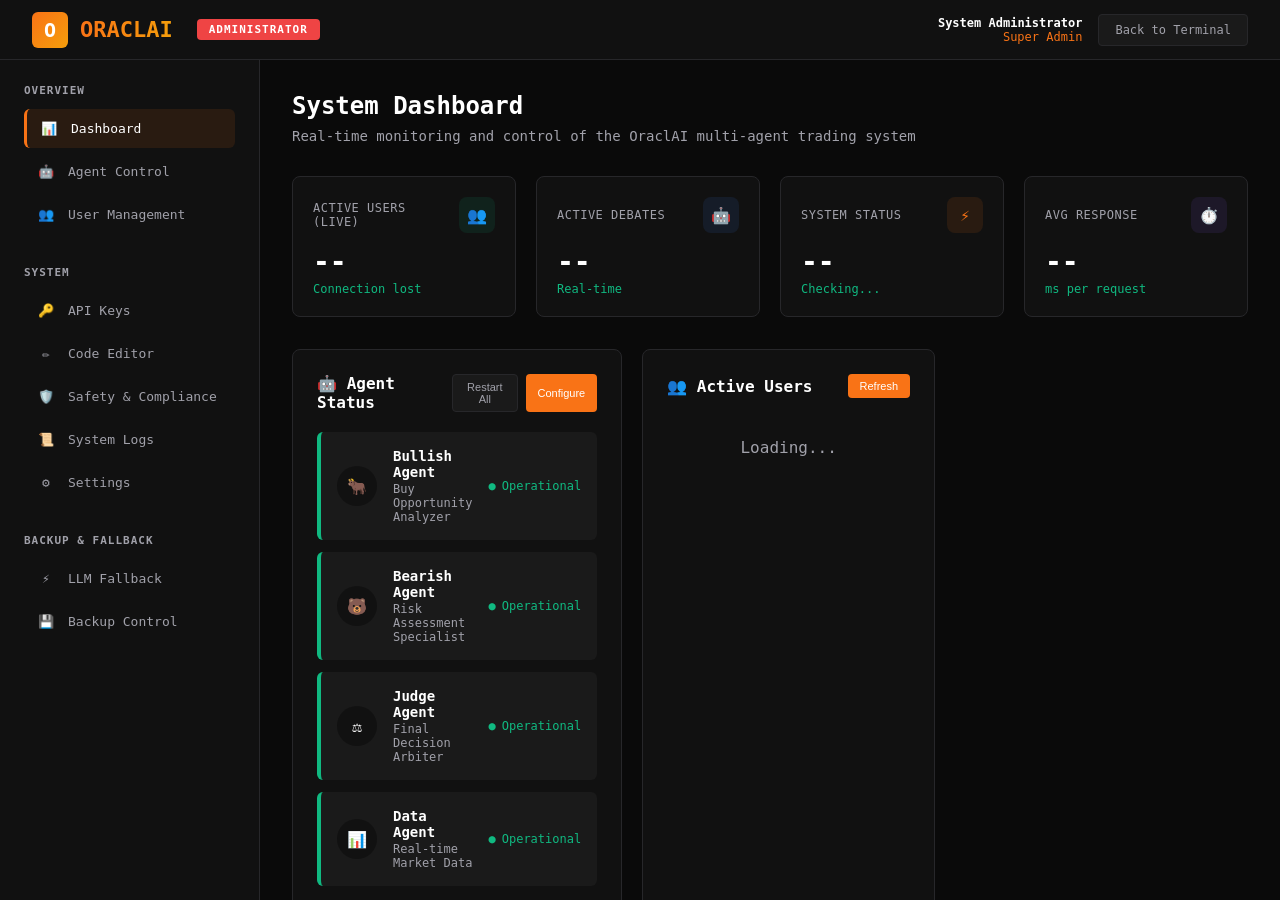
==== commit 516bb5bc: "Add dedicated Code Editor nav item to admin dashboard for better visibility" ====
--- a/templates/admin.html
+++ b/templates/admin.html
@@ -543,6 +543,9 @@
                     <div class="nav-title">System</div>
                     <div class="nav-item" data-page="api">
                         <span class="nav-icon">🔑</span> API Keys
+                    </div>
+                    <div class="nav-item" data-page="editor" onclick="openWindsurfEditor()">
+                        <span class="nav-icon">✏️</span> Code Editor
                     </div>
                     <div class="nav-item" data-page="safety">
                         <span class="nav-icon">🛡️</span> Safety & Compliance
